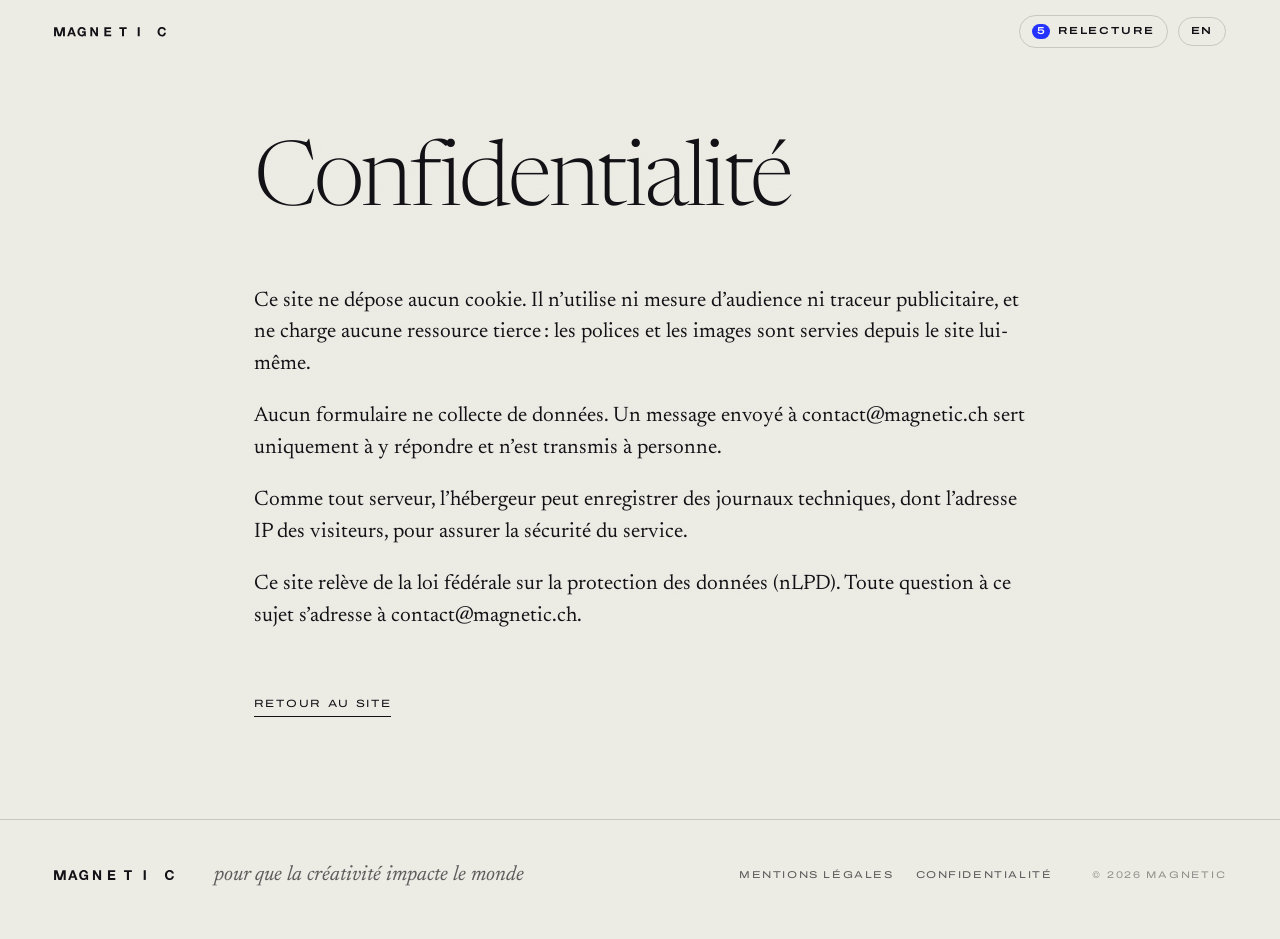
==== public/confidentialite/index.html @ f5a650f2 "Site Magnetic : version de travail bilingue, champ de limaille Textes validés recopiés à la lettre (" ====
<!DOCTYPE html>
<html lang="fr" class="no-js">
<head>
<meta charset="utf-8">
<meta name="viewport" content="width=device-width, initial-scale=1, viewport-fit=cover">
<title>Magnetic</title>
<meta name="description" content="Magnetic, association genevoise : réactiver créativement l’Esprit de Genève pour faire de la création un outil pour repenser le commun.">
<meta name="robots" content="noindex">
<meta name="theme-color" content="#ecebe4" media="(prefers-color-scheme: light)">
<meta name="theme-color" content="#0b0b0e" media="(prefers-color-scheme: dark)">
<meta name="color-scheme" content="light dark">
<meta property="og:type" content="website">
<meta property="og:site_name" content="Magnetic">
<meta property="og:title" content="Magnetic">
<meta property="og:description" content="Réactiver créativement l’Esprit de Genève pour faire de la création un outil pour repenser le commun.">
<meta property="og:locale" content="fr_CH">
<meta property="og:locale:alternate" content="en_GB">
<meta property="og:image" content="https://guillaumehelleu.com/magnetic/assets/img/og.png">
<meta property="og:image:width" content="1200">
<meta property="og:image:height" content="630">
<meta name="twitter:card" content="summary_large_image">
<link rel="icon" type="image/svg+xml" href="../assets/img/favicon.svg">
<link rel="stylesheet" href="../assets/css/site.css?v=8">
<script>document.documentElement.className='js'</script>
<script src="../assets/js/config.js?v=8"></script>
<script src="../content/fr.js?v=8"></script>
<script src="../content/fr.propositions.js?v=8"></script>
<script src="../content/en.js?v=8"></script>
<script src="../content/en.propositions.js?v=8"></script>
<script src="../assets/js/logo.js?v=8"></script>
<script src="../assets/js/content.js?v=8" defer></script>
<script src="../assets/js/site.js?v=8" defer></script>
</head>
<body data-root="../" data-title-k="conf.titre">
<header class="bar solid page-bar">
  <a class="bar-logo" href="../" aria-label="Magnetic"><span class="logo-svg" data-logo></span></a>
  <div class="bar-tools">
    <button class="review-toggle" type="button" hidden aria-pressed="false"><i></i><span data-k="ui.relecture"></span></button>
    <a class="lang" data-lang-link><span data-k="ui.langue.court"></span></a>
  </div>
</header>
<main class="page">
  <h1 data-k="conf.titre"></h1>
  <p data-k="conf.1"></p>
  <p data-k="conf.2"></p>
  <p data-k="conf.3"></p>
  <p data-k="conf.4"></p>

  <a class="back" data-page="" data-k="ui.retour"></a>
</main>
<footer class="foot">
  <span class="logo-svg small" data-logo></span>
  <p class="serif-i" data-k="signature"></p>
  <nav aria-label="Pied de page">
    <a data-page="mentions-legales/" data-k="ui.mentions"></a>
    <a data-page="confidentialite/" data-k="ui.confidentialite"></a>
  </nav>
  <p class="copy">© 2026 Magnetic</p>
</footer>
</body>
</html>
---- public/assets/css/site.css ----
/* Magnetic · site
   Direction : la limaille de fer. Papier clair, encre graphite, deux pôles (rouge, bleu) réservés au champ.
   Newsreader (texte et affirmations, axe de taille optique) ; Archivo élargie (repères, capitales espacées). */

@font-face { font-family: "Newsreader"; font-style: normal; font-weight: 200 800; font-display: swap; src: url(../fonts/newsreader-latin-opsz-normal.woff2) format("woff2"); unicode-range: U+0000-00FF, U+0131, U+0152-0153, U+02BB-02BC, U+02C6, U+02DA, U+02DC, U+0304, U+0308, U+0329, U+2000-206F, U+20AC, U+2122, U+2191, U+2193, U+2212, U+2215, U+FEFF, U+FFFD; }
@font-face { font-family: "Newsreader"; font-style: normal; font-weight: 200 800; font-display: swap; src: url(../fonts/newsreader-latin-ext-opsz-normal.woff2) format("woff2"); unicode-range: U+0100-02BA, U+02BD-02C5, U+02C7-02CC, U+02CE-02D7, U+02DD-02FF, U+1E00-1E9F, U+2020, U+20A0-20AB, U+20AD-20C0, U+2113, U+2C60-2C7F, U+A720-A7FF; }
@font-face { font-family: "Newsreader"; font-style: italic; font-weight: 200 800; font-display: swap; src: url(../fonts/newsreader-latin-opsz-italic.woff2) format("woff2"); unicode-range: U+0000-00FF, U+0131, U+0152-0153, U+02BB-02BC, U+02C6, U+02DA, U+02DC, U+0304, U+0308, U+0329, U+2000-206F, U+20AC, U+2122, U+2191, U+2193, U+2212, U+2215, U+FEFF, U+FFFD; }
@font-face { font-family: "Newsreader"; font-style: italic; font-weight: 200 800; font-display: swap; src: url(../fonts/newsreader-latin-ext-opsz-italic.woff2) format("woff2"); unicode-range: U+0100-02BA, U+02BD-02C5, U+02C7-02CC, U+02CE-02D7, U+02DD-02FF, U+1E00-1E9F, U+2020, U+20A0-20AB, U+20AD-20C0, U+2113, U+2C60-2C7F, U+A720-A7FF; }
@font-face { font-family: "Archivo"; font-style: normal; font-weight: 100 900; font-stretch: 62% 125%; font-display: swap; src: url(../fonts/archivo-latin-wdth-normal.woff2) format("woff2"); unicode-range: U+0000-00FF, U+0131, U+0152-0153, U+02BB-02BC, U+02C6, U+02DA, U+02DC, U+0304, U+0308, U+0329, U+2000-206F, U+20AC, U+2122, U+2191, U+2193, U+2212, U+2215, U+FEFF, U+FFFD; }
@font-face { font-family: "Archivo"; font-style: normal; font-weight: 100 900; font-stretch: 62% 125%; font-display: swap; src: url(../fonts/archivo-latin-ext-wdth-normal.woff2) format("woff2"); unicode-range: U+0100-02BA, U+02BD-02C5, U+02C7-02CC, U+02CE-02D7, U+02DD-02FF, U+1E00-1E9F, U+2020, U+20A0-20AB, U+20AD-20C0, U+2113, U+2C60-2C7F, U+A720-A7FF; }

:root {
  --paper: #ecebe4;
  --paper-2: #e2e0d7;
  --ink: #121216;
  --ink-2: rgba(18, 18, 22, 0.66);
  --ink-3: rgba(18, 18, 22, 0.42);
  --rule: rgba(18, 18, 22, 0.16);
  --north: #e03c22;
  --south: #2433ff;
  --serif: "Newsreader", "Iowan Old Style", Georgia, serif;
  --sans: "Archivo", "Helvetica Neue", Arial, sans-serif;
  --gut: clamp(16px, 4.2vw, 64px);
  --max: 1360px;
  --ease: cubic-bezier(0.2, 0.7, 0.15, 1);
  --spring: cubic-bezier(0.34, 1.32, 0.5, 1);
  --halo: 0 0 14px var(--paper), 0 0 5px var(--paper), 0 0 2px var(--paper);
  --img-filter: grayscale(1) contrast(1.06) brightness(1.02);
  --img-blend: multiply;
  color-scheme: light dark;
}
@media (prefers-color-scheme: dark) {
  :root {
    --paper: #0b0b0e;
    --paper-2: #15151a;
    --ink: #ecebe4;
    --ink-2: rgba(236, 235, 228, 0.68);
    --ink-3: rgba(236, 235, 228, 0.42);
    --rule: rgba(236, 235, 228, 0.16);
    --north: #ff5b3d;
    --south: #6f7bff;
    --img-filter: grayscale(1) contrast(1.05) brightness(0.82);
    --img-blend: normal;
  }
}

*, *::before, *::after { box-sizing: border-box; }
html { -webkit-text-size-adjust: 100%; scroll-behavior: smooth; scroll-padding-top: 72px; }
body {
  margin: 0; background: var(--paper); color: var(--ink);
  font-family: var(--serif); font-size: clamp(17px, 1.05vw + 12px, 21px); line-height: 1.5;
  font-optical-sizing: auto; -webkit-font-smoothing: antialiased; text-rendering: optimizeLegibility;
  overflow-x: hidden;
}
@media (prefers-reduced-motion: reduce) { html { scroll-behavior: auto; } }
img { display: block; max-width: 100%; height: auto; }
a { color: inherit; }
p, h1, h2, h3, h4, dl, dd, ol, ul, figure { margin: 0; padding: 0; }
ol, ul { list-style: none; }
::selection { background: var(--south); color: var(--paper); }
:focus-visible { outline: 2px solid var(--south); outline-offset: 4px; border-radius: 2px; }
.sr { position: absolute; width: 1px; height: 1px; overflow: hidden; clip: rect(0 0 0 0); white-space: nowrap; }
.skip { position: fixed; left: 12px; top: -60px; z-index: 50; background: var(--ink); color: var(--paper); padding: 10px 14px; font-family: var(--sans); font-size: 0.8rem; text-decoration: none; }
.skip:focus { top: 12px; }
.noscript { position: relative; z-index: 2; padding: 120px var(--gut); font-size: 1.4rem; }

/* ------------------------------------------------------------------ champ */
#field { position: fixed; inset: 0; width: 100vw; height: 100vh; z-index: 0; pointer-events: none; }
.anchor { position: absolute; width: 2px; height: 2px; pointer-events: none; }
main, .foot { position: relative; z-index: 1; }

.cursor {
  position: fixed; left: 0; top: 0; z-index: 40; width: 0; height: 0; pointer-events: none; opacity: 0;
  transition: opacity 0.4s var(--ease);
}
.cursor::before {
  content: ""; position: absolute; left: -9px; top: -9px; width: 18px; height: 18px; border-radius: 50%;
  border: 1.5px solid var(--north); background: color-mix(in srgb, var(--north) 18%, transparent);
  transition: border-color 0.3s, background 0.3s, transform 0.5s var(--spring);
}
.cursor.south::before { border-color: var(--south); background: color-mix(in srgb, var(--south) 18%, transparent); }
.cursor.on { opacity: 1; }
.cursor.pop::before { animation: pop 0.5s var(--spring); }
@keyframes pop { 0% { transform: scale(1); } 40% { transform: scale(1.9); } 100% { transform: scale(1); } }

/* ------------------------------------------------------------------ typographie */
.label, .chap-num, .bar-nav a, .lang, .menu-btn, .review-toggle, dt, .phase-num, .principes .n, .idx, .hero-scroll, .hero-hint, .figures h3, .partners b, .cta, .copy {
  font-family: var(--sans); font-stretch: 125%; text-transform: uppercase; letter-spacing: 0.18em;
}
.label { display: block; font-size: 0.68rem; font-weight: 500; color: var(--ink-2); margin-bottom: 1.2em; }
.serif-i { font-style: italic; }
.statement {
  font-size: clamp(2rem, 4.1vw, 4.4rem); line-height: 1.07; font-weight: 300; letter-spacing: -0.018em;
  text-shadow: var(--halo);
}
.statement.xl { font-size: clamp(2.3rem, 4.4vw, 5.4rem); }
.statement.s { font-size: clamp(1.7rem, 3.2vw, 3.2rem); }
.lead { font-size: clamp(1.25rem, 1.85vw, 1.9rem); line-height: 1.28; font-weight: 340; letter-spacing: -0.008em; text-shadow: var(--halo); }
.lead.strong { font-weight: 420; }
.body { max-width: 38em; text-shadow: var(--halo); color: var(--ink); }
.body + .body { margin-top: 1em; }
.kicker { font-size: clamp(1.15rem, 1.6vw, 1.5rem); color: var(--ink-2); margin-bottom: 0.8em; text-shadow: var(--halo); }
.center { text-align: center; margin-left: auto; margin-right: auto; }
.quote { font-size: clamp(2.6rem, 7.4vw, 7.6rem); line-height: 1; font-style: italic; font-weight: 300; letter-spacing: -0.03em; margin: 0.3em 0 0.4em -0.04em; text-shadow: var(--halo); }
@media (max-width: 760px) { .statement, .lead { text-wrap: balance; } .statement br, .lead br, .body br, .quote br, .kicker br, .figures p br, .principes p br, .formes p br { display: none; } }

/* ------------------------------------------------------------------ barre */
.bar {
  position: fixed; top: 0; left: 0; right: 0; z-index: 30; height: 64px; display: flex; align-items: center; gap: 24px;
  padding: 0 var(--gut); transition: background 0.4s var(--ease), border-color 0.4s; border-bottom: 1px solid transparent;
}
.bar.solid { background: color-mix(in srgb, var(--paper) 82%, transparent); -webkit-backdrop-filter: blur(14px) saturate(1.2); backdrop-filter: blur(14px) saturate(1.2); border-bottom-color: var(--rule); }
.bar-logo { display: block; width: 112px; color: var(--ink); opacity: 0; transform: translateY(-6px); transition: opacity 0.4s, transform 0.4s var(--ease); }
.bar.solid .bar-logo { opacity: 1; transform: none; }
.bar-nav { display: flex; gap: clamp(14px, 1.8vw, 30px); margin: 0 auto; }
.bar-nav a { font-size: 0.64rem; font-weight: 500; text-decoration: none; color: var(--ink-2); padding: 6px 0; position: relative; white-space: nowrap; }
.bar-nav a::after { content: ""; position: absolute; left: 0; right: 0; bottom: 0; height: 1px; background: var(--ink); transform: scaleX(0); transform-origin: left; transition: transform 0.4s var(--ease); }
.bar-nav a:hover, .bar-nav a.on { color: var(--ink); }
.bar-nav a:hover::after, .bar-nav a.on::after { transform: none; }
.bar-tools { display: flex; align-items: center; gap: 10px; margin-left: auto; }
.lang, .menu-btn, .review-toggle {
  font-size: 0.64rem; font-weight: 600; color: var(--ink); text-decoration: none; background: none; cursor: pointer;
  border: 1px solid var(--rule); border-radius: 999px; padding: 8px 12px; line-height: 1; transition: background 0.3s, border-color 0.3s;
}
.lang:hover, .menu-btn:hover, .review-toggle:hover { border-color: var(--ink); }
.menu-btn { display: none; }
.review-toggle { display: inline-flex; gap: 8px; align-items: center; }
.review-toggle i { font-style: normal; min-width: 1.6em; padding: 2px 5px; border-radius: 999px; background: var(--south); color: #fff; letter-spacing: 0; text-align: center; }
.review-toggle[aria-pressed="true"] { background: var(--ink); color: var(--paper); }
.review-toggle[hidden] { display: none; }
@media (max-width: 640px) {
  .bar { height: 58px; gap: 12px; }
  .bar-logo { width: 92px; }
  .review-toggle span { display: none; }
  .lang, .menu-btn, .review-toggle { padding: 8px 10px; }
}
@media (max-width: 1080px) {
  .bar-nav { display: none; }
  .menu-btn { display: inline-block; }
  .bar-logo { opacity: 1; transform: none; }
}

.menu { position: fixed; inset: 0; z-index: 25; background: var(--paper); padding: 96px var(--gut) 40px; overflow-y: auto; }
.menu nav { display: grid; gap: 4px; }
.menu a { display: flex; align-items: baseline; gap: 18px; text-decoration: none; font-size: clamp(1.9rem, 8vw, 3.2rem); line-height: 1.15; font-weight: 300; padding: 6px 0; border-bottom: 1px solid var(--rule); }
.menu small { font-family: var(--sans); font-stretch: 125%; font-size: 0.7rem; letter-spacing: 0.18em; color: var(--ink-3); width: 2.4em; }
.menu-open body { overflow: hidden; }

/* ------------------------------------------------------------------ sections */
main > section { position: relative; padding: clamp(80px, 14vh, 160px) var(--gut); max-width: var(--max); margin: 0 auto; }
.chapter { min-height: 100svh; display: flex; flex-direction: column; justify-content: center; gap: clamp(28px, 5vh, 60px); }
.moment { min-height: 92svh; display: flex; flex-direction: column; justify-content: center; }
.reading.narrow, .narrow-in { max-width: 820px; }
.reading.narrow { margin: 0 auto; }

.chap-head { display: flex; align-items: baseline; gap: clamp(16px, 2.4vw, 40px); flex-wrap: wrap; }
.chap-num { font-size: clamp(4.6rem, 15vw, 15rem); font-weight: 160; letter-spacing: -0.02em; line-height: 0.8; color: var(--ink); text-shadow: var(--halo); }
.chap-title { font-size: clamp(1.6rem, 3.4vw, 3.2rem); font-weight: 300; font-style: italic; letter-spacing: -0.01em; text-shadow: var(--halo); }

/* ---- ouverture */
.hero { min-height: 100svh; display: grid; grid-template-rows: 1fr auto auto 1fr auto; justify-items: center; text-align: center; padding-top: 96px; padding-bottom: 36px; max-width: none !important; }
.hero-logo { grid-row: 2; width: min(88vw, 1180px); color: var(--ink); margin: 0; }
.hero-sig { grid-row: 3; margin-top: clamp(16px, 3vh, 32px); font-size: clamp(1.25rem, 2.6vw, 2.3rem); font-weight: 300; text-shadow: var(--halo); }
.hero-foot { grid-row: 5; width: 100%; display: flex; justify-content: space-between; align-items: flex-end; gap: 32px; text-align: left; }
.hero-role { max-width: 30em; font-size: clamp(0.95rem, 0.6vw + 0.7rem, 1.15rem); color: var(--ink-2); text-shadow: var(--halo); }
.hero-aside { display: flex; flex-direction: column; align-items: flex-end; gap: 18px; flex: none; }
.hero-hint { font-size: 0.56rem; color: var(--ink-3); max-width: 16em; text-align: right; line-height: 1.6; }
.hero-scroll { display: flex; align-items: center; gap: 12px; font-size: 0.6rem; font-weight: 500; text-decoration: none; color: var(--ink-2); }
.hero-scroll i { width: 44px; height: 1px; background: linear-gradient(90deg, var(--ink), transparent); animation: drip 2.4s var(--ease) infinite; transform-origin: left; }
@keyframes drip { 0% { transform: scaleX(0); } 50% { transform: scaleX(1); } 100% { transform: scaleX(1); opacity: 0; } }
@media (pointer: coarse) { .hero-hint { display: none; } }
@media (max-width: 640px) { .hero-foot { flex-direction: column; align-items: stretch; } .hero-aside { align-items: flex-start; } }

.logo-svg { display: block; }
.logo-svg svg { display: block; width: 100%; height: auto; fill: currentColor; overflow: visible; }
.logo-svg .l { transform-box: fill-box; transform-origin: center; }
.assembling .l { transition: transform 1.6s var(--spring), opacity 0.9s var(--ease); transition-delay: calc(var(--i) * 70ms + 200ms); }
.live .l { transition: transform 0.6s var(--ease); }
.logo-svg.small { width: 120px; }

/* ---- origine */
.poles { display: flex; justify-content: space-between; gap: 24px; margin-top: clamp(20px, 6vh, 80px); }
.pole { display: flex; flex-direction: column; gap: 6px; position: relative; padding-top: 34px; }
.pole.s { text-align: right; align-items: flex-end; }
.pole b { font-family: var(--sans); font-stretch: 125%; text-transform: uppercase; letter-spacing: 0.16em; font-size: clamp(0.82rem, 1.2vw, 1.05rem); font-weight: 600; text-shadow: var(--halo); }
.pole span { color: var(--ink-2); font-size: clamp(1.05rem, 1.4vw, 1.35rem); text-shadow: var(--halo); }
.dot { position: absolute; top: 0; width: 18px; height: 18px; border-radius: 50%; background: var(--north); box-shadow: 0 0 0 6px color-mix(in srgb, var(--north) 18%, transparent); }
.pole.n .dot { left: 0; }
.pole.s .dot { right: 0; background: var(--south); box-shadow: 0 0 0 6px color-mix(in srgb, var(--south) 18%, transparent); }

.duo { display: grid; grid-template-columns: minmax(0, 5fr) minmax(0, 7fr); gap: clamp(24px, 5vw, 96px); align-items: center; }
.duo + .duo { margin-top: clamp(64px, 12vh, 140px); }
.duo.reverse { grid-template-columns: minmax(0, 7fr) minmax(0, 5fr); }
.duo.reverse .duo-img { order: 2; }
.duo-img { position: relative; overflow: hidden; background: var(--paper-2); }
.duo-img img { width: 100%; aspect-ratio: 4 / 5; object-fit: cover; filter: var(--img-filter); mix-blend-mode: var(--img-blend); transition: transform 1.6s var(--ease); }
.duo:hover .duo-img img { transform: scale(1.025); }
.duo-img.book { max-width: 340px; justify-self: end; background: none; }
.duo-img.book img { aspect-ratio: auto; box-shadow: 0 30px 60px -30px rgba(0,0,0,.35); }
.duo.traz { grid-template-columns: minmax(0, 4fr) minmax(0, 8fr); }
@media (max-width: 760px) {
  .duo, .duo.reverse, .duo.traz { grid-template-columns: 1fr; }
  .duo.reverse .duo-img { order: 0; }
  .duo-img.book { justify-self: start; max-width: 220px; }
}

/* ---- figures */
.figures-wrap { text-align: center; }
.figures { display: grid; grid-template-columns: repeat(3, minmax(0, 1fr)); gap: clamp(16px, 3vw, 48px); margin: clamp(28px, 6vh, 64px) 0; text-align: left; }
.portrait { position: relative; overflow: hidden; background: var(--paper-2); margin-bottom: 18px; }
.portrait img { width: 100%; aspect-ratio: 3 / 4; object-fit: cover; object-position: 50% 18%; filter: var(--img-filter); mix-blend-mode: var(--img-blend); }
.figures h3 { font-size: 0.78rem; font-weight: 600; margin-bottom: 10px; }
.figures p { font-size: clamp(1rem, 1.2vw, 1.2rem); line-height: 1.4; color: var(--ink); text-shadow: var(--halo); }
@media (max-width: 760px) { .figures { grid-template-columns: 1fr; gap: 40px; } .portrait img { aspect-ratio: 4 / 3; } }

/* ---- formes du bien commun */
.formes { display: grid; grid-template-columns: repeat(4, minmax(0, 1fr)); gap: clamp(16px, 2.4vw, 36px); margin: clamp(24px, 5vh, 56px) 0 clamp(40px, 8vh, 88px); border-top: 1px solid var(--rule); padding-top: 22px; }
.formes li { display: flex; flex-direction: column; gap: 14px; }
.idx { font-size: 0.66rem; font-weight: 500; color: var(--ink-3); }
.forme-img { overflow: hidden; background: var(--paper-2); }
.forme-img img { width: 100%; aspect-ratio: 16 / 10; object-fit: cover; filter: var(--img-filter); mix-blend-mode: var(--img-blend); }
.formes p { font-size: clamp(1.1rem, 1.5vw, 1.45rem); line-height: 1.2; text-shadow: var(--halo); }
.forme-text p { font-size: clamp(1.6rem, 2.6vw, 2.5rem); font-style: italic; font-weight: 300; line-height: 1.05; }
.forme-etc { grid-column: 1 / -1; }
.forme-etc p { color: var(--ink-3); font-style: italic; }
@media (max-width: 900px) { .formes { grid-template-columns: repeat(2, minmax(0, 1fr)); } }
@media (max-width: 520px) { .formes { grid-template-columns: 1fr; } }

.objectif { display: grid; gap: 1.1em; }
.mission .statement { margin: 0 auto; text-align: center; }

/* ---- manifeste */
.principes { border-top: 1px solid var(--rule); }
.principes li {
  display: grid; grid-template-columns: 5.5rem minmax(0, 1.25fr) minmax(0, 1fr); gap: clamp(12px, 3vw, 48px); align-items: baseline;
  padding: clamp(22px, 3.4vh, 38px) 0; border-bottom: 1px solid var(--rule); cursor: default; outline: none;
  transition: opacity 0.5s var(--ease);
}
.principes.focus li:not([data-boost]) { opacity: 0.32; }
.principes .n { font-size: 0.7rem; font-weight: 500; color: var(--ink-3); }
.principes h3 { font-family: var(--sans); font-stretch: 125%; text-transform: uppercase; letter-spacing: 0.04em; font-weight: 640; font-size: clamp(1.2rem, 2.15vw, 2.2rem); line-height: 1.05; text-shadow: var(--halo); transition: letter-spacing 0.8s var(--ease); }
.principes li[data-boost] h3 { letter-spacing: 0.09em; }
.principes p { font-size: clamp(1rem, 1.25vw, 1.25rem); line-height: 1.4; text-shadow: var(--halo); }
@media (max-width: 760px) { .principes li { grid-template-columns: 2.6rem minmax(0, 1fr); } .principes p { grid-column: 2; } }

/* ---- méthode */
.methode .statement.s { font-style: italic; }
.phases { display: grid; grid-template-columns: repeat(3, minmax(0, 1fr)); gap: clamp(20px, 3vw, 56px); margin-top: clamp(16px, 4vh, 40px); }
.phase { border-top: 1px solid var(--ink); padding-top: 22px; display: flex; flex-direction: column; gap: 12px; }
.phase-num { font-size: 0.7rem; font-weight: 600; color: var(--ink-3); display: flex; gap: 0.2em; }
.phase h3 { font-family: var(--sans); font-stretch: 125%; text-transform: uppercase; font-weight: 640; letter-spacing: 0.06em; font-size: clamp(1.5rem, 2.6vw, 2.5rem); line-height: 1; text-shadow: var(--halo); }
.phase-sous { font-size: clamp(1.15rem, 1.5vw, 1.45rem); color: var(--ink-2); margin-bottom: 8px; text-shadow: var(--halo); }
.phase .body { font-size: 0.98em; }
.phase-out { margin-top: auto; padding-top: 16px; border-top: 1px dashed var(--rule); font-size: 0.92em; color: var(--ink-2); text-shadow: var(--halo); }
.phase-out small { display: block; font-family: var(--sans); font-stretch: 125%; text-transform: uppercase; letter-spacing: 0.18em; font-size: 0.6rem; font-weight: 500; color: var(--ink-3); margin-bottom: 6px; }
@media (max-width: 900px) { .phases { grid-template-columns: 1fr; gap: 48px; } }

/* ---- projets */
.tour { display: grid; grid-template-columns: minmax(0, 7fr) minmax(0, 4fr); column-gap: clamp(24px, 5vw, 88px); row-gap: 28px; position: relative; }
.tour > .label, .tour-title, .tour-chapeau, .tour .facts { grid-column: 1 / -1; }
.tour-title { font-size: clamp(3rem, 9.5vw, 10rem); font-weight: 260; line-height: 0.9; letter-spacing: -0.035em; text-shadow: var(--halo); margin-left: -0.04em; }
.tour-anchor { right: 8%; top: 18%; }
.tour-chapeau { font-size: clamp(1.35rem, 2.4vw, 2.3rem); line-height: 1.2; font-weight: 300; max-width: 30ch; text-shadow: var(--halo); }
.facts { display: grid; grid-template-columns: repeat(4, minmax(0, 1fr)); border-top: 1px solid var(--rule); border-bottom: 1px solid var(--rule); }
.facts > div { padding: 16px 16px 18px 0; }
.facts > div + div { border-left: 1px solid var(--rule); padding-left: 16px; }
dt { font-size: 0.6rem; font-weight: 500; color: var(--ink-3); margin-bottom: 8px; }
dd { font-size: clamp(1rem, 1.2vw, 1.2rem); line-height: 1.3; text-shadow: var(--halo); }
.facts.col { grid-template-columns: 1fr; border-bottom: 0; }
.facts.col > div { display: grid; grid-template-columns: 11rem minmax(0, 1fr); gap: 16px; border-left: 0; padding: 14px 0; border-bottom: 1px solid var(--rule); }
.facts.col > div + div { border-left: 0; padding-left: 0; }
.facts.col dt { margin: 0; padding-top: 0.3em; }
@media (max-width: 760px) {
  .facts { grid-template-columns: repeat(2, minmax(0, 1fr)); }
  .facts > div:nth-child(3) { border-left: 0; padding-left: 0; }
  .facts > div:nth-child(n+3) { border-top: 1px solid var(--rule); }
  .facts.col > div { grid-template-columns: 1fr; gap: 4px; }
  .facts.col > div:nth-child(n+3) { border-top: 0; }
}
.tour-text { display: grid; gap: 1em; }
.tour-text .role { padding-top: 1em; border-top: 1px solid var(--rule); color: var(--ink-2); }
.tour-side { display: flex; flex-direction: column; gap: 20px; }
.partners li { border-bottom: 1px solid var(--rule); }
.partners a, .partners .nolink { display: flex; justify-content: space-between; gap: 12px; align-items: baseline; padding: 12px 0; text-decoration: none; }
.partners b { font-size: 0.74rem; font-weight: 600; }
.partners span span, .partners a > span { color: var(--ink-2); font-style: italic; }
.partners a:hover b { color: var(--south); }
.cta {
  display: inline-flex; align-self: flex-start; align-items: center; gap: 12px; margin-top: 8px;
  background: var(--ink); color: var(--paper); text-decoration: none; font-size: 0.7rem; font-weight: 600; padding: 15px 22px; border-radius: 999px;
  transition: transform 0.5s var(--spring), background 0.3s;
}
.cta:hover { transform: translateY(-2px); background: var(--south); color: #fff; }
.cta i { font-style: normal; letter-spacing: 0; }
@media (max-width: 900px) { .tour { grid-template-columns: 1fr; } }

.avenir { margin-top: clamp(64px, 12vh, 140px); }
.avenir > .body { margin-bottom: 28px; }
.avenir-list { display: grid; grid-template-columns: repeat(3, minmax(0, 1fr)); gap: clamp(16px, 3vw, 48px); }
.avenir-list li { border-top: 1px solid var(--ink); padding-top: 18px; display: grid; gap: 10px; align-content: start; }
.avenir-list h4 { font-size: clamp(1.5rem, 2.4vw, 2.3rem); font-weight: 300; line-height: 1.05; letter-spacing: -0.01em; text-shadow: var(--halo); }
.avenir-list .meta { font-family: var(--sans); font-stretch: 125%; text-transform: uppercase; letter-spacing: 0.16em; font-size: 0.62rem; color: var(--ink-2); }
@media (max-width: 900px) { .avenir-list { grid-template-columns: 1fr; } }

/* ---- association */
.asso { justify-content: flex-start; }
.asso-grid { display: grid; grid-template-columns: minmax(0, 7fr) minmax(0, 5fr); gap: clamp(24px, 5vw, 88px); align-items: start; }
.people li { display: grid; grid-template-columns: minmax(0, 1fr) auto; gap: 2px 16px; padding: 14px 0; border-bottom: 1px solid var(--rule); }
.people li:first-child { border-top: 1px solid var(--rule); }
.people b { font-weight: 450; font-size: 1.12em; }
.people span { color: var(--ink-2); font-style: italic; text-align: right; }
.people em { grid-column: 1 / -1; font-style: normal; font-size: 0.85em; }
.people em:empty { display: none; }
@media (max-width: 900px) { .asso-grid { grid-template-columns: 1fr; } }

.statuts { border-top: 1px solid var(--rule); border-bottom: 1px solid var(--rule); }
.statuts summary { list-style: none; display: flex; justify-content: space-between; align-items: center; padding: 20px 0; cursor: pointer; }
.statuts summary::-webkit-details-marker { display: none; }
.statuts summary .label { margin: 0; color: var(--ink); }
.statuts summary i { width: 14px; height: 14px; position: relative; }
.statuts summary i::before, .statuts summary i::after { content: ""; position: absolute; left: 0; right: 0; top: 50%; height: 1px; background: var(--ink); transition: transform 0.4s var(--ease); }
.statuts summary i::after { transform: rotate(90deg); }
.statuts[open] summary i::after { transform: rotate(0); }
.statuts-body { columns: 2 22em; column-gap: clamp(24px, 4vw, 64px); padding-bottom: 32px; font-size: 0.95em; }
.statuts-body h4 { font-family: var(--sans); font-stretch: 125%; text-transform: uppercase; letter-spacing: 0.16em; font-size: 0.64rem; font-weight: 600; margin: 0 0 10px; color: var(--ink-2); break-after: avoid; }
.statuts-body p { margin-bottom: 0.8em; break-inside: avoid; }
.statuts-body p + h4 { margin-top: 24px; }

/* ---- contact */
.contact { min-height: 80svh; display: flex; flex-direction: column; justify-content: center; align-items: center; text-align: center; }
.mail { font-size: clamp(1.9rem, 7.4vw, 7.8rem); font-weight: 280; font-style: italic; letter-spacing: -0.03em; text-decoration: none; line-height: 1; text-shadow: var(--halo); background: linear-gradient(currentColor, currentColor) 0 100% / 0 1px no-repeat; transition: background-size 0.6s var(--ease); padding-bottom: 0.08em; overflow-wrap: anywhere; }
.mail:hover { background-size: 100% 2px; }
.addr { margin-top: 28px; color: var(--ink-2); }

/* ---- pied */
.foot { max-width: var(--max); margin: 0 auto; padding: 40px var(--gut) 48px; display: grid; grid-template-columns: auto 1fr auto auto; gap: 24px 40px; align-items: center; border-top: 1px solid var(--rule); }
.foot p.serif-i { color: var(--ink-2); }
.foot nav { display: flex; gap: 22px; flex-wrap: wrap; }
.foot nav a { font-family: var(--sans); font-stretch: 125%; text-transform: uppercase; letter-spacing: 0.16em; font-size: 0.62rem; text-decoration: none; color: var(--ink-2); }
.foot nav a:hover { color: var(--ink); }
.copy { font-size: 0.6rem; color: var(--ink-3); }
@media (max-width: 900px) { .foot { grid-template-columns: 1fr; } }

/* ------------------------------------------------------------------ apparitions */
.rv { opacity: 0; transform: translateY(18px); transition: opacity 1.1s var(--ease), transform 1.1s var(--ease); }
.rv.in { opacity: 1; transform: none; }

/* ------------------------------------------------------------------ relecture */
.todo {
  font-family: var(--sans); font-stretch: 110%; font-size: 0.62rem; letter-spacing: 0.08em; text-transform: uppercase; font-style: normal; font-weight: 600;
  display: inline-block; line-height: 1.5; padding: 4px 8px; border: 1px dashed var(--north); color: var(--north); background: color-mix(in srgb, var(--north) 8%, var(--paper)); text-shadow: none; border-radius: 3px; max-width: 100%;
}
.review .is-prop { position: relative; background: color-mix(in srgb, var(--south) 10%, transparent); box-shadow: inset 2px 0 0 var(--south); padding-left: 10px; }
.review .is-prop::before {
  content: attr(data-mark); display: block; font-family: var(--sans); font-stretch: 110%; font-size: 0.56rem; letter-spacing: 0.12em; text-transform: uppercase;
  font-style: normal; font-weight: 600; color: var(--south); margin-bottom: 4px; text-shadow: none;
}
.review .todo { box-shadow: 0 0 0 4px color-mix(in srgb, var(--north) 14%, transparent); }

/* ------------------------------------------------------------------ pages de service */
.page { max-width: 880px; margin: 0 auto; padding: 140px var(--gut) 100px; position: relative; z-index: 1; }
.page h1 { font-size: clamp(2.6rem, 7vw, 5.6rem); font-weight: 280; letter-spacing: -0.03em; line-height: 1; margin-bottom: 56px; text-shadow: var(--halo); }
.page h2 { font-family: var(--sans); font-stretch: 125%; text-transform: uppercase; letter-spacing: 0.18em; font-size: 0.68rem; font-weight: 600; color: var(--ink-2); margin: 44px 0 12px; }
.page p { text-shadow: var(--halo); max-width: 38em; }
.page p + p { margin-top: 1em; }
.page .back { display: inline-block; margin-top: 64px; font-family: var(--sans); font-stretch: 125%; text-transform: uppercase; letter-spacing: 0.16em; font-size: 0.66rem; text-decoration: none; border-bottom: 1px solid var(--ink); padding-bottom: 4px; }
.page-bar .bar-logo { opacity: 1; transform: none; }

.nw { white-space: nowrap; }
.og .bar, .og .hero-foot, .og .review-toggle { display: none !important; }
.og .hero { padding-top: 0; }

@media print {
  #field, .bar, .cursor, .hero-scroll, .hero-hint { display: none !important; }
  .rv { opacity: 1 !important; transform: none !important; }
}
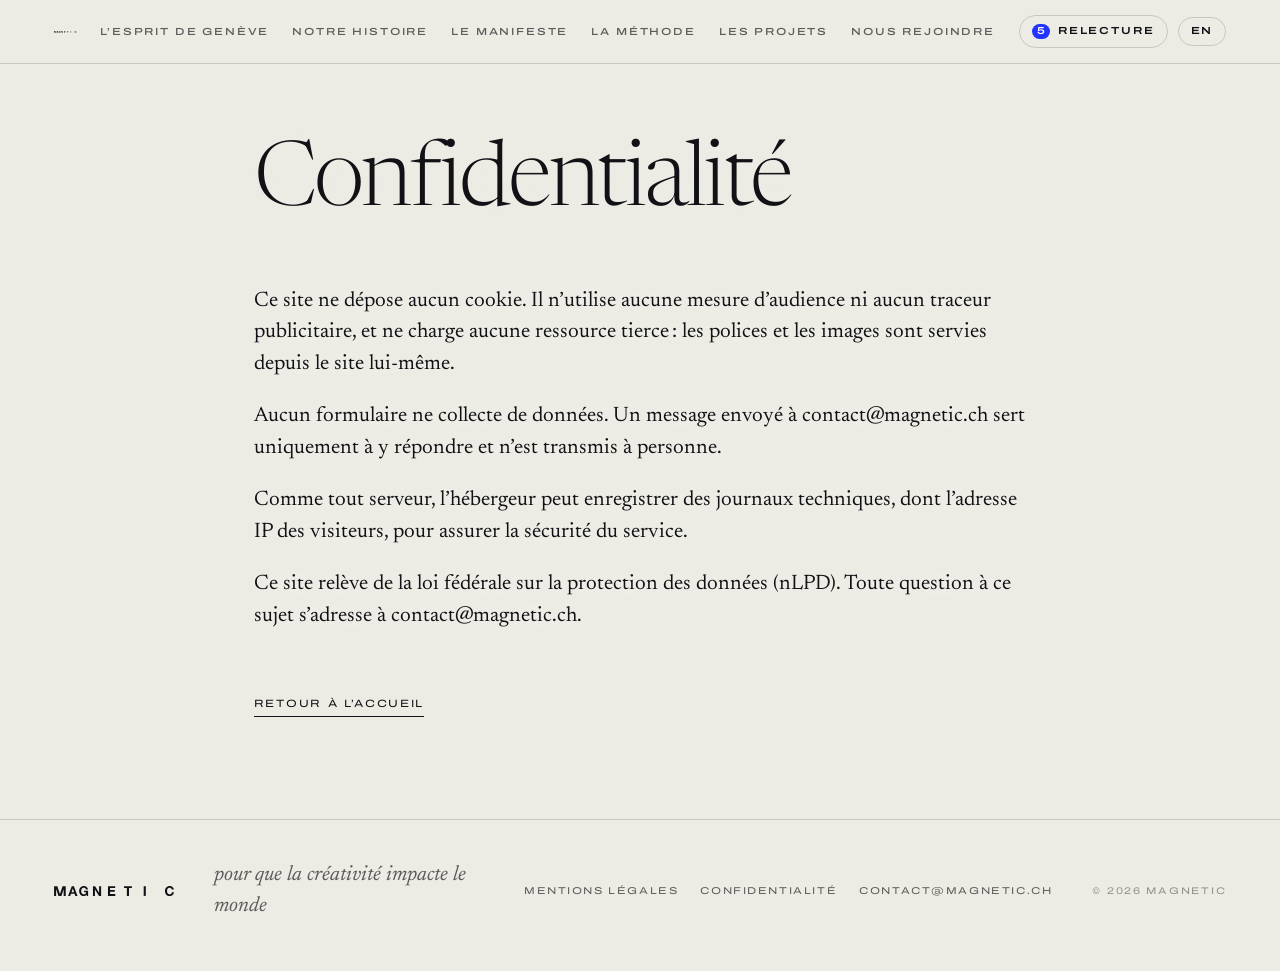
==== commit a77fdd0b: "Site : version narrative v4 (récit de l'Esprit de Genève en six moments, pages séparées) Co-Authored" ====
--- a/public/confidentialite/index.html
+++ b/public/confidentialite/index.html
@@ -20,26 +20,55 @@
 <meta property="og:image:height" content="630">
 <meta name="twitter:card" content="summary_large_image">
 <link rel="icon" type="image/svg+xml" href="../assets/img/favicon.svg">
-<link rel="stylesheet" href="../assets/css/site.css?v=8">
+<link rel="preload" href="../assets/fonts/newsreader-latin-opsz-normal.woff2" as="font" type="font/woff2" crossorigin>
+<link rel="preload" href="../assets/fonts/archivo-latin-wdth-normal.woff2" as="font" type="font/woff2" crossorigin>
+<link rel="stylesheet" href="../assets/css/site.css?v=11">
 <script>document.documentElement.className='js'</script>
-<script src="../assets/js/config.js?v=8"></script>
-<script src="../content/fr.js?v=8"></script>
-<script src="../content/fr.propositions.js?v=8"></script>
-<script src="../content/en.js?v=8"></script>
-<script src="../content/en.propositions.js?v=8"></script>
-<script src="../assets/js/logo.js?v=8"></script>
-<script src="../assets/js/content.js?v=8" defer></script>
-<script src="../assets/js/site.js?v=8" defer></script>
+<script src="../assets/js/config.js?v=11"></script>
+<script src="../content/fr.js?v=11"></script>
+<script src="../content/fr.propositions.js?v=11"></script>
+<script src="../content/en.js?v=11"></script>
+<script src="../content/en.propositions.js?v=11"></script>
+<script src="../assets/js/logo.js?v=11"></script>
+<script src="../assets/js/content.js?v=11" defer></script>
+<script src="../assets/js/site.js?v=11" defer></script>
 </head>
-<body data-root="../" data-title-k="conf.titre">
-<header class="bar solid page-bar">
-  <a class="bar-logo" href="../" aria-label="Magnetic"><span class="logo-svg" data-logo></span></a>
+<body data-root="../" data-id="legal" data-title-k="conf.titre">
+<a class="skip" href="#contenu" data-k="ui.skip"></a>
+<canvas id="field" aria-hidden="true"></canvas>
+<div class="cursor" aria-hidden="true"></div>
+
+<header class="bar solid">
+  <a class="bar-logo" data-page="" aria-label="Magnetic"><span class="logo-svg" data-logo></span></a>
+  <nav class="bar-nav" aria-label="Pages">
+    <a data-page="esprit-de-geneve/" data-k="ui.nav.esprit"></a>
+    <a data-page="notre-histoire/" data-k="ui.nav.histoire"></a>
+    <a data-page="manifeste/" data-k="ui.nav.manifeste"></a>
+    <a data-page="methode/" data-k="ui.nav.methode"></a>
+    <a data-page="projets/" data-k="ui.nav.projets"></a>
+    <a data-page="nous-rejoindre/" data-k="ui.nav.rejoindre"></a>
+  </nav>
   <div class="bar-tools">
     <button class="review-toggle" type="button" hidden aria-pressed="false"><i></i><span data-k="ui.relecture"></span></button>
     <a class="lang" data-lang-link><span data-k="ui.langue.court"></span></a>
+    <button class="menu-btn" type="button" aria-expanded="false" aria-controls="menu"><span data-k="ui.menu"></span></button>
   </div>
 </header>
-<main class="page">
+
+<div class="menu" id="menu" hidden>
+  <nav aria-label="Menu">
+    <a data-page=""><small>00</small><span data-k="ui.nav.accueil"></span></a>
+    <a data-page="esprit-de-geneve/"><small>01</small><span data-k="ui.nav.esprit"></span></a>
+    <a data-page="notre-histoire/"><small>02</small><span data-k="ui.nav.histoire"></span></a>
+    <a data-page="manifeste/"><small>03</small><span data-k="ui.nav.manifeste"></span></a>
+    <a data-page="methode/"><small>04</small><span data-k="ui.nav.methode"></span></a>
+    <a data-page="projets/"><small>05</small><span data-k="ui.nav.projets"></span></a>
+    <a data-page="nous-rejoindre/"><small>06</small><span data-k="ui.nav.rejoindre"></span></a>
+  </nav>
+</div>
+
+<noscript><p class="noscript">Ce site a besoin de JavaScript pour afficher ses textes. Contact : <a href="mailto:contact@magnetic.ch">contact@magnetic.ch</a></p></noscript>
+<main id="contenu" class="page-legal">
   <h1 data-k="conf.titre"></h1>
   <p data-k="conf.1"></p>
   <p data-k="conf.2"></p>
@@ -48,12 +77,14 @@
 
   <a class="back" data-page="" data-k="ui.retour"></a>
 </main>
+
 <footer class="foot">
-  <span class="logo-svg small" data-logo></span>
+  <a class="foot-logo" data-page="" aria-label="Magnetic"><span class="logo-svg small" data-logo></span></a>
   <p class="serif-i" data-k="signature"></p>
   <nav aria-label="Pied de page">
     <a data-page="mentions-legales/" data-k="ui.mentions"></a>
     <a data-page="confidentialite/" data-k="ui.confidentialite"></a>
+    <a href="mailto:contact@magnetic.ch">contact@magnetic.ch</a>
   </nav>
   <p class="copy">© 2026 Magnetic</p>
 </footer>
--- a/public/assets/css/site.css
+++ b/public/assets/css/site.css
@@ -238,8 +238,8 @@
 }
 .principes.focus li:not([data-boost]) { opacity: 0.32; }
 .principes .n { font-size: 0.7rem; font-weight: 500; color: var(--ink-3); }
-.principes h3 { font-family: var(--sans); font-stretch: 125%; text-transform: uppercase; letter-spacing: 0.04em; font-weight: 640; font-size: clamp(1.2rem, 2.15vw, 2.2rem); line-height: 1.05; text-shadow: var(--halo); transition: letter-spacing 0.8s var(--ease); }
-.principes li[data-boost] h3 { letter-spacing: 0.09em; }
+.principes h2, .principes h3 { font-family: var(--sans); font-stretch: 125%; text-transform: uppercase; letter-spacing: 0.04em; font-weight: 640; font-size: clamp(1.2rem, 2.15vw, 2.2rem); line-height: 1.05; text-shadow: var(--halo); transition: letter-spacing 0.8s var(--ease); }
+.principes li[data-boost] h2, .principes li[data-boost] h3 { letter-spacing: 0.09em; }
 .principes p { font-size: clamp(1rem, 1.25vw, 1.25rem); line-height: 1.4; text-shadow: var(--halo); }
 @media (max-width: 760px) { .principes li { grid-template-columns: 2.6rem minmax(0, 1fr); } .principes p { grid-column: 2; } }
 
@@ -248,7 +248,7 @@
 .phases { display: grid; grid-template-columns: repeat(3, minmax(0, 1fr)); gap: clamp(20px, 3vw, 56px); margin-top: clamp(16px, 4vh, 40px); }
 .phase { border-top: 1px solid var(--ink); padding-top: 22px; display: flex; flex-direction: column; gap: 12px; }
 .phase-num { font-size: 0.7rem; font-weight: 600; color: var(--ink-3); display: flex; gap: 0.2em; }
-.phase h3 { font-family: var(--sans); font-stretch: 125%; text-transform: uppercase; font-weight: 640; letter-spacing: 0.06em; font-size: clamp(1.5rem, 2.6vw, 2.5rem); line-height: 1; text-shadow: var(--halo); }
+.phase h2, .phase h3 { font-family: var(--sans); font-stretch: 125%; text-transform: uppercase; font-weight: 640; letter-spacing: 0.06em; font-size: clamp(1.5rem, 2.6vw, 2.5rem); line-height: 1; text-shadow: var(--halo); }
 .phase-sous { font-size: clamp(1.15rem, 1.5vw, 1.45rem); color: var(--ink-2); margin-bottom: 8px; text-shadow: var(--halo); }
 .phase .body { font-size: 0.98em; }
 .phase-out { margin-top: auto; padding-top: 16px; border-top: 1px dashed var(--rule); font-size: 0.92em; color: var(--ink-2); text-shadow: var(--halo); }
@@ -298,7 +298,7 @@
 .avenir > .body { margin-bottom: 28px; }
 .avenir-list { display: grid; grid-template-columns: repeat(3, minmax(0, 1fr)); gap: clamp(16px, 3vw, 48px); }
 .avenir-list li { border-top: 1px solid var(--ink); padding-top: 18px; display: grid; gap: 10px; align-content: start; }
-.avenir-list h4 { font-size: clamp(1.5rem, 2.4vw, 2.3rem); font-weight: 300; line-height: 1.05; letter-spacing: -0.01em; text-shadow: var(--halo); }
+.avenir-list h3, .avenir-list h4 { font-size: clamp(1.5rem, 2.4vw, 2.3rem); font-weight: 300; line-height: 1.05; letter-spacing: -0.01em; text-shadow: var(--halo); }
 .avenir-list .meta { font-family: var(--sans); font-stretch: 125%; text-transform: uppercase; letter-spacing: 0.16em; font-size: 0.62rem; color: var(--ink-2); }
 @media (max-width: 900px) { .avenir-list { grid-template-columns: 1fr; } }
 
@@ -358,17 +358,56 @@
 .review .todo { box-shadow: 0 0 0 4px color-mix(in srgb, var(--north) 14%, transparent); }
 
 /* ------------------------------------------------------------------ pages de service */
-.page { max-width: 880px; margin: 0 auto; padding: 140px var(--gut) 100px; position: relative; z-index: 1; }
-.page h1 { font-size: clamp(2.6rem, 7vw, 5.6rem); font-weight: 280; letter-spacing: -0.03em; line-height: 1; margin-bottom: 56px; text-shadow: var(--halo); }
-.page h2 { font-family: var(--sans); font-stretch: 125%; text-transform: uppercase; letter-spacing: 0.18em; font-size: 0.68rem; font-weight: 600; color: var(--ink-2); margin: 44px 0 12px; }
-.page p { text-shadow: var(--halo); max-width: 38em; }
-.page p + p { margin-top: 1em; }
-.page .back { display: inline-block; margin-top: 64px; font-family: var(--sans); font-stretch: 125%; text-transform: uppercase; letter-spacing: 0.16em; font-size: 0.66rem; text-decoration: none; border-bottom: 1px solid var(--ink); padding-bottom: 4px; }
-.page-bar .bar-logo { opacity: 1; transform: none; }
-
-.nw { white-space: nowrap; }
-.og .bar, .og .hero-foot, .og .review-toggle { display: none !important; }
-.og .hero { padding-top: 0; }
+.page-legal { max-width: 880px; margin: 0 auto; padding: 140px var(--gut) 100px; position: relative; z-index: 1; }
+.page-legal h1 { font-size: clamp(2.6rem, 7vw, 5.6rem); font-weight: 280; letter-spacing: -0.03em; line-height: 1; margin-bottom: 56px; text-shadow: var(--halo); }
+.page-legal h2 { font-family: var(--sans); font-stretch: 125%; text-transform: uppercase; letter-spacing: 0.18em; font-size: 0.68rem; font-weight: 600; color: var(--ink-2); margin: 44px 0 12px; }
+.page-legal p { text-shadow: var(--halo); max-width: 38em; }
+.page-legal p + p { margin-top: 1em; }
+.page-legal .back { display: inline-block; margin-top: 64px; font-family: var(--sans); font-stretch: 125%; text-transform: uppercase; letter-spacing: 0.16em; font-size: 0.66rem; text-decoration: none; border-bottom: 1px solid var(--ink); padding-bottom: 4px; }
+
+/* ------------------------------------------------------------------ récit (v4) */
+.chapter.short { min-height: 60svh; }
+.chapter.page { justify-content: flex-start; padding-top: clamp(120px, 18vh, 200px); }
+.page-head .chap-title { font-size: clamp(2.6rem, 7.5vw, 7rem); font-style: normal; font-weight: 280; letter-spacing: -0.03em; line-height: 0.95; }
+.chap-num { font-feature-settings: "lnum"; }
+
+.hero-cta { display: inline-flex; align-items: center; gap: 12px; font-family: var(--sans); font-stretch: 125%; text-transform: uppercase; letter-spacing: 0.16em; font-size: 0.66rem; font-weight: 600; text-decoration: none; color: var(--paper); background: var(--ink); padding: 14px 20px; border-radius: 999px; transition: background 0.3s, transform 0.5s var(--spring); }
+.hero-cta:hover { background: var(--south); color: #fff; transform: translateY(-2px); }
+.hero-cta i { font-style: normal; letter-spacing: 0; }
+
+.bandeau { gap: 22px; }
+.bandeau .tour-title { margin: 0; }
+.bandeau-facts { display: flex; flex-wrap: wrap; gap: 8px 28px; font-family: var(--sans); font-stretch: 125%; text-transform: uppercase; letter-spacing: 0.14em; font-size: 0.7rem; color: var(--ink-2); }
+.bandeau .statement { max-width: 24ch; }
+
+.encart { margin: clamp(40px, 8vh, 80px) auto 0; max-width: 680px; border-left: 2px solid var(--north); padding: 6px 0 6px 24px; }
+.encart p { font-style: italic; font-size: clamp(1.1rem, 1.5vw, 1.4rem); line-height: 1.45; color: var(--ink-2); text-shadow: var(--halo); }
+
+.cards { display: grid; grid-template-columns: repeat(2, minmax(0, 1fr)); gap: clamp(40px, 6vw, 96px) clamp(24px, 5vw, 80px); }
+.card { display: flex; flex-direction: column; gap: 14px; border-top: 1px solid var(--ink); padding-top: 20px; }
+.card-date { font-family: var(--sans); font-stretch: 125%; font-weight: 180; font-size: clamp(3.4rem, 7vw, 6rem); line-height: 0.85; letter-spacing: -0.02em; text-shadow: var(--halo); }
+.card-title { font-size: clamp(1.5rem, 2.4vw, 2.2rem); font-weight: 340; line-height: 1.1; letter-spacing: -0.01em; text-shadow: var(--halo); }
+.card-text { text-shadow: var(--halo); }
+.card-source { font-size: 0.82rem; color: var(--ink-3); }
+.card-source small, .precedent small { font-family: var(--sans); font-stretch: 125%; text-transform: uppercase; letter-spacing: 0.16em; font-size: 0.58rem; font-weight: 600; margin-right: 6px; }
+@media (max-width: 860px) { .cards { grid-template-columns: 1fr; } }
+
+.principes li > div { display: flex; flex-direction: column; gap: 10px; }
+.precedent { font-size: 0.9em; color: var(--ink-2); border-left: 1px solid var(--rule); padding-left: 12px; font-style: italic; }
+.precedent small { display: block; font-style: normal; color: var(--ink-3); margin-bottom: 2px; }
+@media (max-width: 760px) { .principes li > div { grid-column: 2; } }
+
+.facts.three { grid-template-columns: repeat(3, minmax(0, 1fr)); }
+@media (max-width: 760px) { .facts.three { grid-template-columns: 1fr; } .facts.three > div + div { border-left: 0; padding-left: 0; border-top: 1px solid var(--rule); } }
+
+.suite { display: flex; flex-wrap: wrap; gap: 14px 40px; margin-top: clamp(48px, 10vh, 120px); border-top: 1px solid var(--rule); padding-top: 24px; }
+.suite-link { display: inline-flex; align-items: baseline; gap: 14px; text-decoration: none; font-size: clamp(1.5rem, 3vw, 2.6rem); font-weight: 300; letter-spacing: -0.015em; text-shadow: var(--halo); }
+.suite-link i { font-style: normal; font-family: var(--sans); font-size: 0.6em; transition: transform 0.5s var(--spring); }
+.suite-link:hover i { transform: translateX(6px); }
+.suite-link:hover span { text-decoration: underline; text-decoration-thickness: 1px; text-underline-offset: 6px; }
+
+.soutiens { max-width: 820px; }
+.foot-logo { display: block; color: var(--ink); }
 
 @media print {
   #field, .bar, .cursor, .hero-scroll, .hero-hint { display: none !important; }
